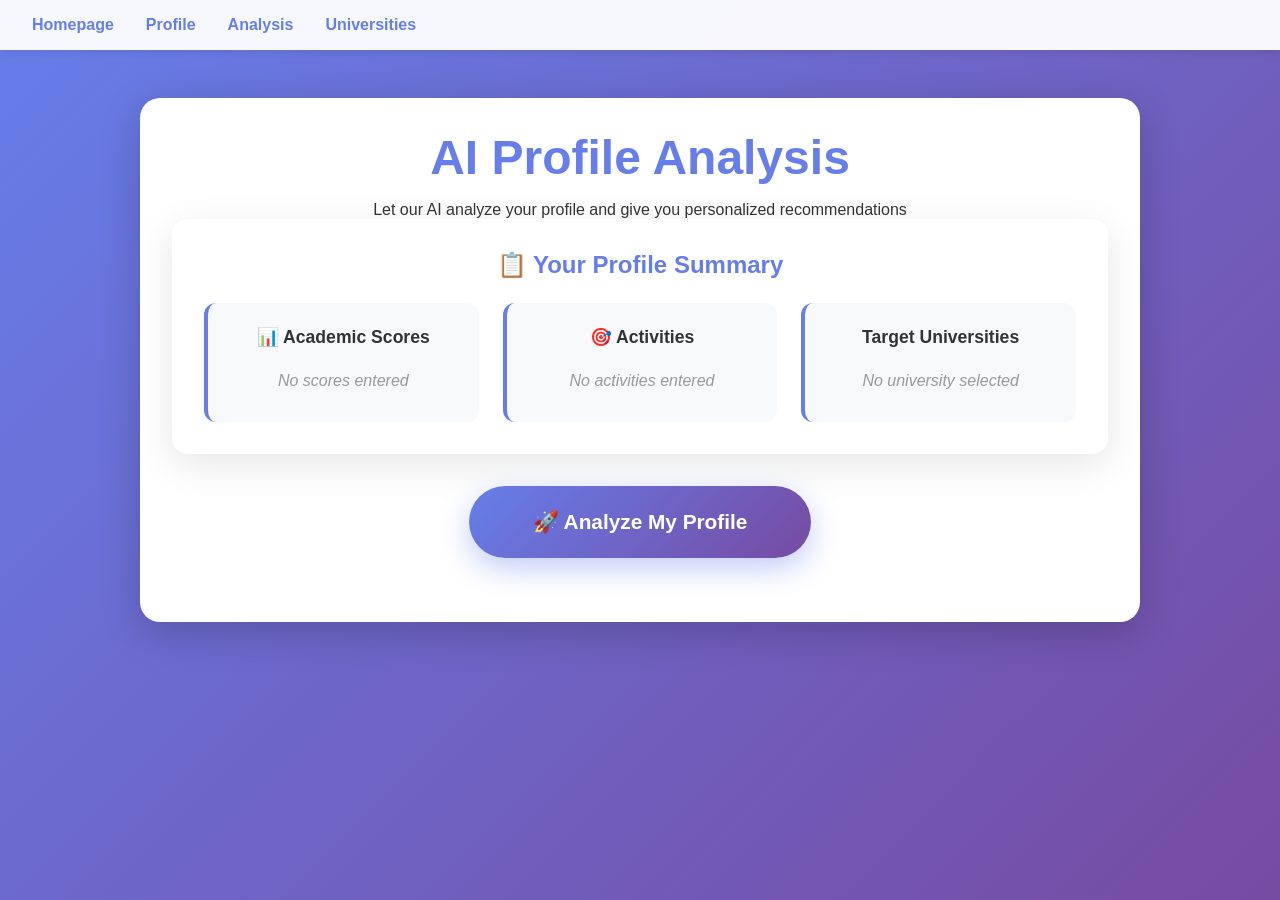
==== analysis.html @ 58707cf9 "Add files via upload" ====
<!DOCTYPE html>
<html lang="en">
<head>
  <meta charset="UTF-8">
  <meta name="viewport" content="width=device-width, initial-scale=1.0">
  <title>Analysis - UniGuide AI</title>
  <link rel="stylesheet" href="style.css">
</head>
<body>
  <nav>
    <a href="index.html">Homepage</a>
    <a href="profile.html">Profile</a>
    <a href="analysis.html">Analysis</a>
    <a href="universities.html">Universities</a>
  </nav>

  <main class="analysis-container">
    <h1> AI Profile Analysis</h1>
    <p class="subtitle">Let our AI analyze your profile and give you personalized recommendations</p>

    <!-- ÖZET KARTLARI -->
    <div class="summary-section">
      <h2>📋 Your Profile Summary</h2>
      <div class="summary-grid">
        <div class="summary-card">
          <h3>📊 Academic Scores</h3>
          <ul id="scoresList"></ul>
        </div>
        <div class="summary-card">
          <h3>🎯 Activities</h3>
          <ul id="activitiesList"></ul>
        </div>
        <div class="summary-card">
          <h3> Target Universities</h3>
          <ul id="universitiesList"></ul>
        </div>
      </div>
    </div>

    <!-- ANALİZ BUTONU -->
    <div class="action-section">
      <button id="analyzeBtn" class="btn-analyze">
        🚀 Analyze My Profile
      </button>
    </div>

    <!-- LOADING -->
    <div id="loadingSection" class="loading-section hidden">
      <div class="spinner"></div>
      <p>AI is analyzing your profile...</p>
      <p class="loading-hint">This may take 10-20 seconds</p>
    </div>

    <!-- SONUÇ -->
    <div id="resultSection" class="result-section hidden">
      <h2>✨ Your Personalized Analysis</h2>
      <div id="analysisResult" class="analysis-content"></div>
      
      <div class="result-actions">
        <button onclick="window.location.href='profile.html'" class="btn-secondary">
          ← Edit Profile
        </button>
        <button onclick="window.location.href='universities.html'" class="btn-secondary">
          🎓 Change Universities
        </button>
        <button onclick="startOver()" class="btn-primary">
          🔄 Start Over
        </button>
      </div>
    </div>

    <!-- HATA -->
    <div id="errorSection" class="error-section hidden">
      <h2>❌ Something went wrong</h2>
      <p id="errorMessage"></p>
      <button onclick="retryAnalysis()" class="btn-primary">
        🔄 Try Again
      </button>
    </div>

  </main>

  <!-- API Config -->
  <script src="config.js"></script>
  <!-- Analysis Logic -->
  <script src="analysis.js"></script>
</body>
</html>
---- style.css ----
* {
    margin: 0;
    padding: 0;
    box-sizing: border-box;

}
 
body {
    font-family: 'Segoe UI', Tahoma, Geneva, Verdana, sans-serif;
    background: linear-gradient(135deg, #667eea 0%, #764ba2 100%);
    min-height: 100vh;
    color: #333;

}
nav {
  background: rgba(255, 255, 255, 0.95);
  padding: 1rem 2rem;
  display: flex;
  gap: 2rem;
  box-shadow: 0 2px 10px rgba(0,0,0,0.1);
}

nav a {
  text-decoration: none;
  color: #667eea;
  font-weight: 600;
  transition: color 0.3s;
}
nav a:hover {
  color: #764ba2;
}

main {
  max-width: 800px;
  margin: 4rem auto;
  background: white;
  padding: 3rem;
  border-radius: 20px;
  box-shadow: 0 10px 40px rgba(0,0,0,0.2);
  text-align: center;
}
h1 {
  color: #667eea;
  font-size: 3rem;
  margin-bottom: 1rem;
}

.btn {
  display: inline-block;
  background: #667eea;
  color: white;
  padding: 1rem 3rem;
  border-radius: 50px;
  text-decoration: none;
  font-weight: bold;
  margin-top: 2rem;
  transition: transform 0.3s, background 0.3s;
}
.btn:hover {
  background: #764ba2;
  transform: translateY(-3px);
}
/* WIZARD FORM STYLES */
.wizard-container {
  max-width: 700px;
  margin: 3rem auto;
  padding: 2rem;
  text-align: center;
}

.wizard-container h1 {
  margin-bottom: 2rem;
}

/* Progress Bar */
.progress-bar {
  width: 100%;
  height: 12px;
  background: #e0e0e0;
  border-radius: 50px;
  overflow: hidden;
  margin-bottom: 1rem;
}

.progress-fill {
  height: 100%;
  background: linear-gradient(90deg, #667eea, #764ba2);
  width: 11%;
  transition: width 0.5s ease;
}

.step-counter {
  color: #888;
  margin-bottom: 2rem;
}

/* Steps */
.step {
  display: none;
  background: white;
  padding: 2rem;
  border-radius: 16px;
  box-shadow: 0 10px 40px rgba(0,0,0,0.1);
  animation: fadeIn 0.5s ease;
}

.step.active {
  display: block;
}

@keyframes fadeIn {
  from { opacity: 0; transform: translateY(20px); }
  to { opacity: 1; transform: translateY(0); }
}

.step h2 {
  color: #667eea;
  margin-bottom: 0.5rem;
}

.step .hint {
  color: #888;
  margin-bottom: 1.5rem;
}

.step input,
.step textarea {
  width: 100%;
  padding: 1rem;
  border: 2px solid #e0e0e0;
  border-radius: 12px;
  font-size: 1.1rem;
  margin-bottom: 1.5rem;
  transition: border-color 0.3s;
}

.step input:focus,
.step textarea:focus {
  outline: none;
  border-color: #667eea;
}

.step textarea {
  resize: vertical;
  font-family: inherit;
}

.input-row {
  display: flex;
  gap: 1rem;
  margin-bottom: 1.5rem;
}

.input-row input {
  flex: 1;
}

/* Buttons */
.btn-group {
  display: flex;
  gap: 1rem;
  justify-content: center;
}

.btn-next,
.btn-back,
.btn-finish {
  padding: 1rem 2rem;
  border: none;
  border-radius: 50px;
  font-size: 1rem;
  font-weight: bold;
  cursor: pointer;
  transition: transform 0.3s, background 0.3s;
}

.btn-next {
  background: #667eea;
  color: white;
}

.btn-next:hover {
  background: #764ba2;
  transform: translateY(-2px);
}

.btn-back {
  background: #e0e0e0;
  color: #333;
}

.btn-back:hover {
  background: #d0d0d0;
}

.btn-finish {
  background: #4CAF50;
  color: white;
}

.btn-finish:hover {
  background: #45a049;
  transform: translateY(-2px);
}
/* UNIVERSITIES PAGE STYLES */
.country-grid,
.faculty-grid {
  display: grid;
  grid-template-columns: repeat(auto-fit, minmax(150px, 1fr));
  gap: 1rem;
  margin: 1.5rem 0;
}

.country-card,
.faculty-card {
  display: flex;
  flex-direction: column;
  align-items: center;
  padding: 1.5rem;
  background: #f8f9fa;
  border: 2px solid #e0e0e0;
  border-radius: 12px;
  cursor: pointer;
  transition: all 0.3s;
}

.country-card:hover,
.faculty-card:hover {
  border-color: #667eea;
  transform: translateY(-3px);
}

.country-card input:checked + .country-flag,
.faculty-card input:checked + .faculty-icon {
  transform: scale(1.3);
}

.country-card input:checked ~ .country-name,
.faculty-card input:checked ~ .faculty-name {
  color: #667eea;
  font-weight: bold;
}

.country-flag,
.faculty-icon {
  font-size: 2.5rem;
  margin-bottom: 0.5rem;
  transition: transform 0.3s;
}

.country-name,
.faculty-name {
  font-weight: 600;
  color: #333;
}

.country-card input,
.faculty-card input {
  display: flex;
}

/* University List */
.university-list {
  max-height: 400px;
  overflow-y: auto;
  margin: 1.5rem 0;
}

.university-card {
  display: flex;
  align-items: center;
  padding: 1rem;
  background: #f8f9fa;
  border: 2px solid #e0e0e0;
  border-radius: 10px;
  margin-bottom: 0.5rem;
  cursor: pointer;
  transition: all 0.3s;
}

.university-card:hover {
  border-color: #667eea;
  background: #f0f0ff;
}

.university-card input {
  margin-right: 1rem;
  width: 20px;
  height: 20px;
  accent-color: #667eea;
}

.uni-info {
  display: flex;
  flex-direction: column;
}

.uni-name {
  font-weight: 600;
  color: #333;
}

.uni-country {
  font-size: 0.85rem;
  color: #888;
}

.selection-count {
  text-align: center;
  color: #667eea;
  font-weight: bold;
  margin: 1rem 0;
}
/* ANALYSIS PAGE STYLES */
.analysis-container {
  max-width: 1000px;
  margin: 3rem auto;
  padding: 2rem;
}

.summary-section {
  background: white;
  padding: 2rem;
  border-radius: 16px;
  box-shadow: 0 10px 40px rgba(0,0,0,0.1);
  margin-bottom: 2rem;
}

.summary-section h2 {
  color: #667eea;
  margin-bottom: 1.5rem;
  text-align: center;
}

.summary-grid {
  display: grid;
  grid-template-columns: repeat(auto-fit, minmax(250px, 1fr));
  gap: 1.5rem;
}

.summary-card {
  background: #f8f9fa;
  padding: 1.5rem;
  border-radius: 12px;
  border-left: 4px solid #667eea;
}

.summary-card h3 {
  color: #333;
  margin-bottom: 1rem;
  font-size: 1.1rem;
}

.summary-card ul {
  list-style: none;
  padding: 0;
}

.summary-card li {
  padding: 0.5rem 0;
  border-bottom: 1px solid #e0e0e0;
  color: #555;
}

.summary-card li:last-child {
  border-bottom: none;
}

.summary-card li.empty {
  color: #999;
  font-style: italic;
}

/* Action Section */
.action-section {
  text-align: center;
  margin: 2rem 0;
}

.btn-analyze {
  background: linear-gradient(135deg, #667eea 0%, #764ba2 100%);
  color: white;
  padding: 1.5rem 4rem;
  border: none;
  border-radius: 50px;
  font-size: 1.3rem;
  font-weight: bold;
  cursor: pointer;
  transition: transform 0.3s, box-shadow 0.3s;
  box-shadow: 0 10px 30px rgba(102, 126, 234, 0.4);
}

.btn-analyze:hover {
  transform: translateY(-3px);
  box-shadow: 0 15px 40px rgba(102, 126, 234, 0.6);
}

/* Loading */
.loading-section {
  text-align: center;
  padding: 3rem;
  background: white;
  border-radius: 16px;
  box-shadow: 0 10px 40px rgba(0,0,0,0.1);
}

.spinner {
  width: 60px;
  height: 60px;
  border: 6px solid #f3f3f3;
  border-top: 6px solid #667eea;
  border-radius: 50%;
  animation: spin 1s linear infinite;
  margin: 0 auto 1.5rem;
}

@keyframes spin {
  0% { transform: rotate(0deg); }
  100% { transform: rotate(360deg); }
}

.loading-hint {
  color: #888;
  font-size: 0.9rem;
  margin-top: 0.5rem;
}

/* Result */
.result-section {
  background: white;
  padding: 2rem;
  border-radius: 16px;
  box-shadow: 0 10px 40px rgba(0,0,0,0.1);
  margin-top: 2rem;
}

.result-section h2 {
  color: #667eea;
  margin-bottom: 1.5rem;
  text-align: center;
}

.analysis-content {
  background: #f8f9fa;
  padding: 2rem;
  border-radius: 12px;
  line-height: 1.8;
  color: #333;
}

.analysis-content h1,
.analysis-content h2,
.analysis-content h3 {
  color: #667eea;
  margin-top: 1.5rem;
  margin-bottom: 0.5rem;
}

.analysis-content strong {
  color: #764ba2;
}

.analysis-content li {
  margin-left: 1.5rem;
  margin-bottom: 0.5rem;
}

.result-actions {
  display: flex;
  gap: 1rem;
  justify-content: center;
  margin-top: 2rem;
  flex-wrap: wrap;
}

/* Error */
.error-section {
  background: #ffe6e6;
  padding: 2rem;
  border-radius: 16px;
  text-align: center;
  margin-top: 2rem;
}

.error-section h2 {
  color: #d32f2f;
  margin-bottom: 1rem;
}

/* Hidden */
.hidden {
  display: none !important;
}

.btn-reset {
  background: #FF0000;
  color: #FFFFFF
}

.btn-reset:hover {
  background: #8B0000;
}
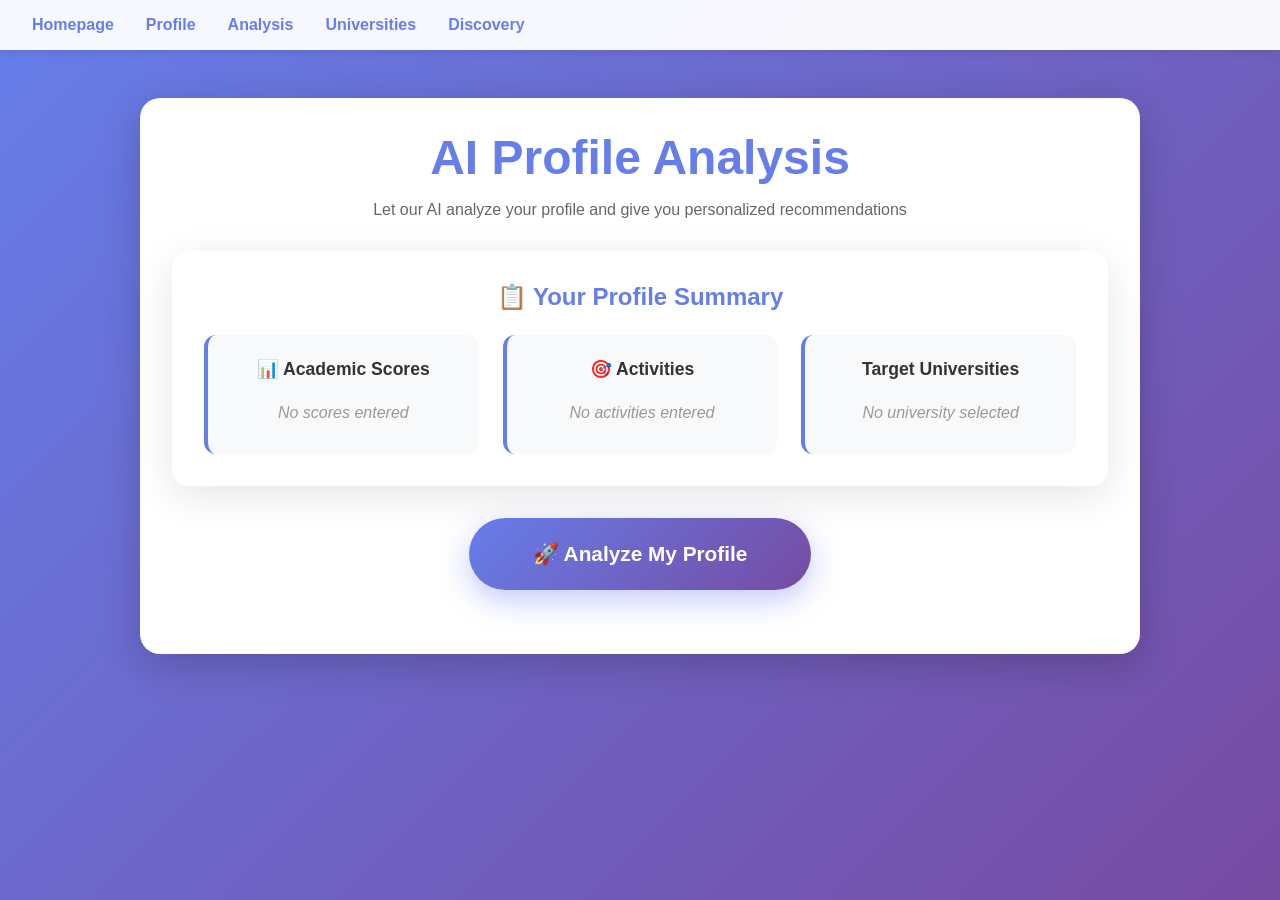
==== commit 5b5ab286: "Add files via upload" ====
--- a/analysis.html
+++ b/analysis.html
@@ -12,6 +12,7 @@
     <a href="profile.html">Profile</a>
     <a href="analysis.html">Analysis</a>
     <a href="universities.html">Universities</a>
+    <a href= "discovery.html">Discovery </a>
   </nav>
 
   <main class="analysis-container">
--- a/style.css
+++ b/style.css
@@ -499,4 +499,214 @@
 
 .btn-reset:hover {
   background: #8B0000;
+}
+/* DISCOVERY SAYFASI */
+.discovery-container {
+  max-width: 1200px;
+  margin: 0 auto;
+  padding: 2rem;
+  text-align: center;
+}
+
+.discovery-container h1 {
+  font-size: 2.5rem;
+  margin-bottom: 0.5rem;
+}
+
+.subtitle {
+  color: #666;
+  margin-bottom: 2rem;
+}
+
+/* FİLTRELER */
+.filters {
+  display: flex;
+  gap: 1rem;
+  justify-content: center;
+  margin-bottom: 2rem;
+  flex-wrap: wrap;
+}
+
+.filters select,
+.filters input {
+  padding: 0.8rem 1.2rem;
+  border: 2px solid #e0e0e0;
+  border-radius: 8px;
+  font-size: 1rem;
+  min-width: 250px;
+}
+
+.filters input {
+  min-width: 300px;
+}
+
+/* KART GRID */
+.university-grid {
+  display: grid;
+  grid-template-columns: repeat(3, 1fr);
+  gap: 2rem;
+  padding: 1rem;
+}
+
+@media (max-width: 968px) {
+  .university-grid {
+    grid-template-columns: repeat(2, 1fr);
+  }
+}
+
+@media (max-width: 640px) {
+  .university-grid {
+    grid-template-columns: 1fr;
+  }
+  .filters {
+    flex-direction: column;
+    align-items: center;
+  }
+}
+
+/* KART TASARIMI */
+.university-card {
+  background: white;
+  border-radius: 16px;
+  overflow: hidden;
+  box-shadow: 0 4px 12px rgba(0,0,0,0.1);
+  cursor: pointer;
+  transition: all 0.3s ease;
+}
+
+.university-card:hover {
+  transform: translateY(-8px);
+  box-shadow: 0 12px 24px rgba(0,0,0,0.2);
+}
+
+.university-card img {
+  width: 100%;
+  height: 200px;
+  object-fit: contain;
+  background: #f5f5f5;
+  padding: 1rem;
+}
+
+.university-card .card-info {
+  padding: 1.5rem;
+  text-align: left;
+}
+
+.university-card h3 {
+  margin: 0 0 0.5rem 0;
+  font-size: 1.2rem;
+  color: #333;
+}
+
+.university-card .ranking {
+  color: #667eea;
+  font-weight: bold;
+  font-size: 0.9rem;
+  margin: 0.5rem 0;
+}
+
+.university-card .country {
+  color: #666;
+  font-size: 0.85rem;
+  margin: 0;
+}
+
+.no-results {
+  grid-column: 1 / -1;
+  text-align: center;
+  padding: 3rem;
+  color: #999;
+  font-size: 1.2rem;
+}
+
+/* MODAL */
+.modal {
+  position: fixed;
+  top: 0;
+  left: 0;
+  width: 100%;
+  height: 100%;
+  background: rgba(0,0,0,0.7);
+  display: flex;
+  justify-content: center;
+  align-items: center;
+  z-index: 1000;
+}
+
+.modal.hidden {
+  display: none;
+}
+
+.modal-content {
+  background: white;
+  padding: 2rem;
+  border-radius: 16px;
+  max-width: 600px;
+  width: 90%;
+  max-height: 80vh;
+  overflow-y: auto;
+  position: relative;
+  text-align: left;
+}
+
+.close {
+  position: absolute;
+  top: 1rem;
+  right: 1.5rem;
+  font-size: 2rem;
+  cursor: pointer;
+  color: #999;
+  font-weight: bold;
+}
+
+.close:hover {
+  color: #333;
+}
+
+.modal-content img {
+  width: 100%;
+  height: 200px;
+  object-fit: contain;
+  background: #f5f5f5;
+  border-radius: 8px;
+  margin-bottom: 1rem;
+  padding: 1rem;
+}
+
+.modal-content h2 {
+  margin: 1rem 0 0.5rem 0;
+  color: #333;
+}
+
+.modal-content p {
+  margin: 0.5rem 0;
+  color: #666;
+}
+
+.faculties-list {
+  margin-top: 1.5rem;
+  padding: 1rem;
+  background: #f9f9f9;
+  border-radius: 8px;
+}
+
+.faculties-list h3 {
+  margin: 0 0 1rem 0;
+  color: #333;
+}
+
+.faculties-list ul {
+  list-style: none;
+  padding: 0;
+  margin: 0;
+}
+
+.faculties-list li {
+  padding: 0.5rem 0;
+  border-bottom: 1px solid #e0e0e0;
+  color: #555;
+}
+
+.faculties-list li:last-child {
+  border-bottom: none;
 }
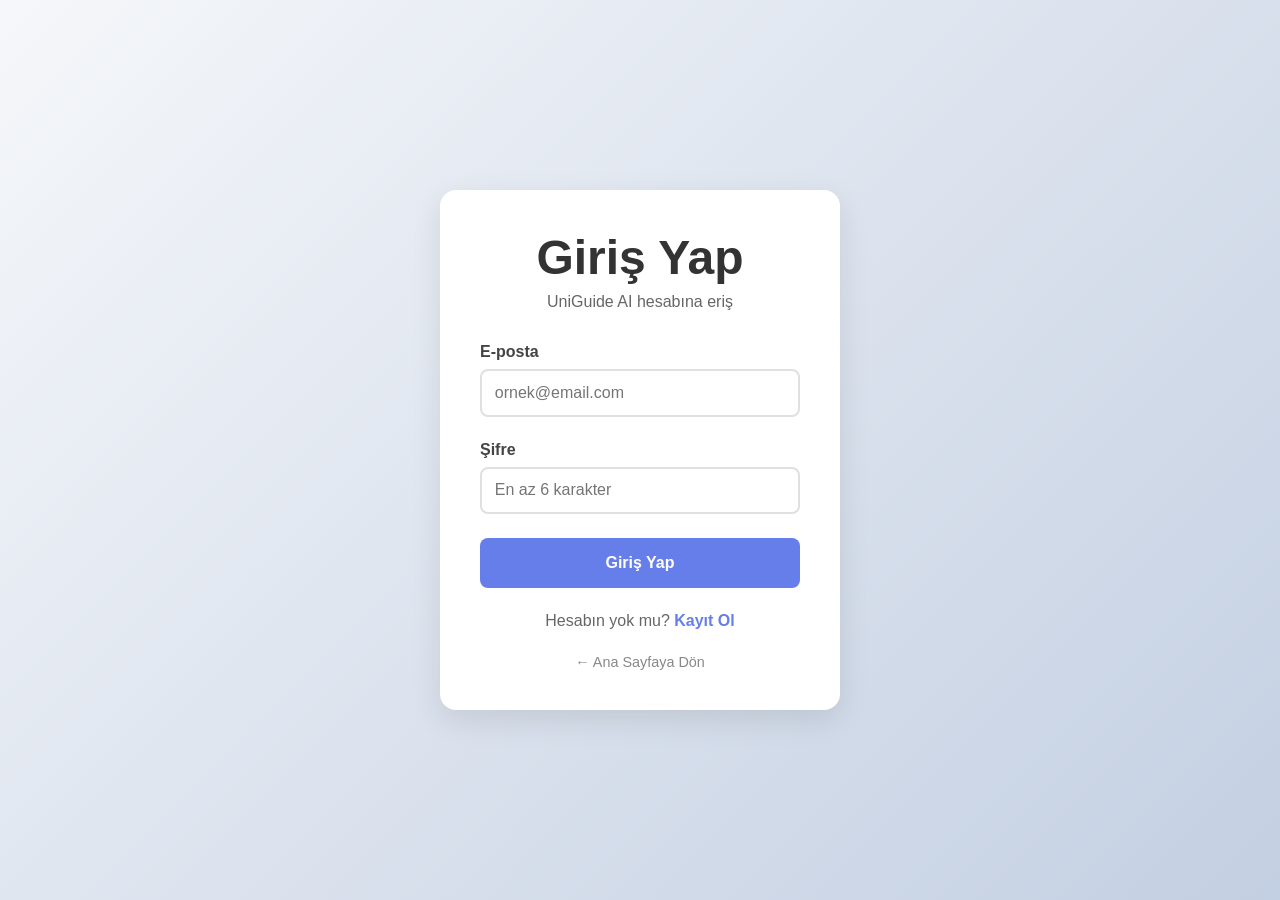
==== commit 42bd0a33: "Add files via upload" ====
--- a/analysis.html
+++ b/analysis.html
@@ -85,5 +85,6 @@
   <script src="config.js"></script>
   <!-- Analysis Logic -->
   <script src="analysis.js"></script>
+  <script src="navbar.js"></script>
 </body>
 </html>
--- a/style.css
+++ b/style.css
@@ -7,7 +7,7 @@
  
 body {
     font-family: 'Segoe UI', Tahoma, Geneva, Verdana, sans-serif;
-    background: linear-gradient(135deg, #667eea 0%, #764ba2 100%);
+    background: linear-gradient(135deg, #1b365d 0%, #4a90e2 50%, #b8d4f0 100%);
     min-height: 100vh;
     color: #333;
 
@@ -180,7 +180,7 @@
 }
 
 .btn-next:hover {
-  background: #764ba2;
+  background: #597fe7;
   transform: translateY(-2px);
 }
 
@@ -572,6 +572,10 @@
   box-shadow: 0 4px 12px rgba(0,0,0,0.1);
   cursor: pointer;
   transition: all 0.3s ease;
+  display: flex !important;
+  flex-direction: column !important;
+  width: 100% !important;
+
 }
 
 .university-card:hover {
@@ -582,15 +586,20 @@
 .university-card img {
   width: 100%;
   height: 200px;
-  object-fit: contain;
+  object-fit: cover;
   background: #f5f5f5;
-  padding: 1rem;
+  padding: 0;
 }
 
 .university-card .card-info {
   padding: 1.5rem;
-  text-align: left;
-}
+  text-align: center;
+  display: flex;
+  flex-direction: column;
+  justify-content: center;
+}
+
+
 
 .university-card h3 {
   margin: 0 0 0.5rem 0;
@@ -709,4 +718,99 @@
 
 .faculties-list li:last-child {
   border-bottom: none;
+}
+/* GİRİŞ / KAYIT SAYFASI STİLLERİ */
+.auth-container {
+  min-height: 100vh;
+  display: flex;
+  justify-content: center;
+  align-items: center;
+  background: linear-gradient(135deg, #f5f7fa 0%, #c3cfe2 100%);
+  padding: 1rem;
+}
+
+.auth-card {
+  background: white;
+  padding: 2.5rem;
+  border-radius: 16px;
+  box-shadow: 0 10px 30px rgba(0,0,0,0.1);
+  width: 100%;
+  max-width: 400px;
+  text-align: center;
+}
+
+.auth-card h1 {
+  margin-bottom: 0.5rem;
+  color: #333;
+}
+
+.auth-card .subtitle {
+  color: #666;
+  margin-bottom: 2rem;
+}
+
+.auth-card .form-group {
+  text-align: left;
+  margin-bottom: 1.5rem;
+}
+
+.auth-card label {
+  display: block;
+  margin-bottom: 0.5rem;
+  font-weight: bold;
+  color: #444;
+}
+
+.auth-card input {
+  width: 100%;
+  padding: 0.8rem;
+  border: 2px solid #e0e0e0;
+  border-radius: 8px;
+  font-size: 1rem;
+  box-sizing: border-box; /* Önemli: Padding taşmasını engeller */
+}
+
+.auth-card input:focus {
+  border-color: #667eea;
+  outline: none;
+}
+
+.btn-primary {
+  width: 100%;
+  padding: 1rem;
+  background: #667eea;
+  color: white;
+  border: none;
+  border-radius: 8px;
+  font-size: 1rem;
+  font-weight: bold;
+  cursor: pointer;
+  transition: background 0.3s;
+}
+
+.btn-primary:hover {
+  background: #5a67d8;
+}
+
+.toggle-text {
+  margin-top: 1.5rem;
+  color: #666;
+}
+
+.toggle-text a {
+  color: #667eea;
+  text-decoration: none;
+  font-weight: bold;
+}
+
+.back-link {
+  display: block;
+  margin-top: 1.5rem;
+  color: #888;
+  text-decoration: none;
+  font-size: 0.9rem;
+}
+
+.back-link:hover {
+  color: #333;
 }
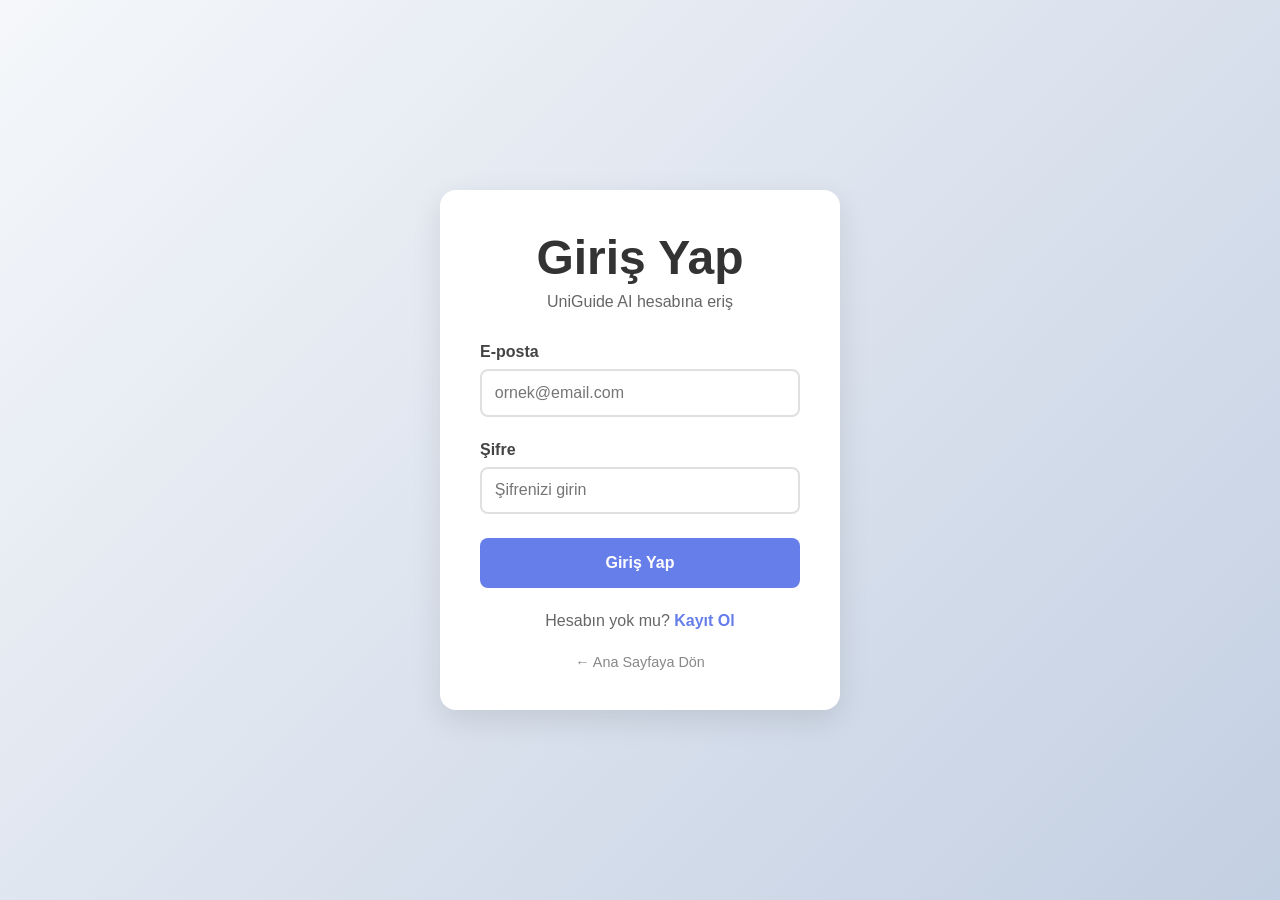
==== commit 45e9d55e: "Add files via upload" ====
--- a/analysis.html
+++ b/analysis.html
@@ -5,6 +5,13 @@
   <meta name="viewport" content="width=device-width, initial-scale=1.0">
   <title>Analysis - UniGuide AI</title>
   <link rel="stylesheet" href="style.css">
+  <script>
+  // Giriş kontrolü - giriş yapmayan kullanıcı login sayfasına yönlendirilir
+  if (!localStorage.getItem('currentUser')) {
+    alert('Bu sayfaya erişmek için giriş yapmalısınız!');
+    window.location.href = 'login.html?message=' + encodeURIComponent('Bu sayfaya erişmek için önce giriş yapmalısınız.');
+  }
+</script>
 </head>
 <body>
   <nav>
